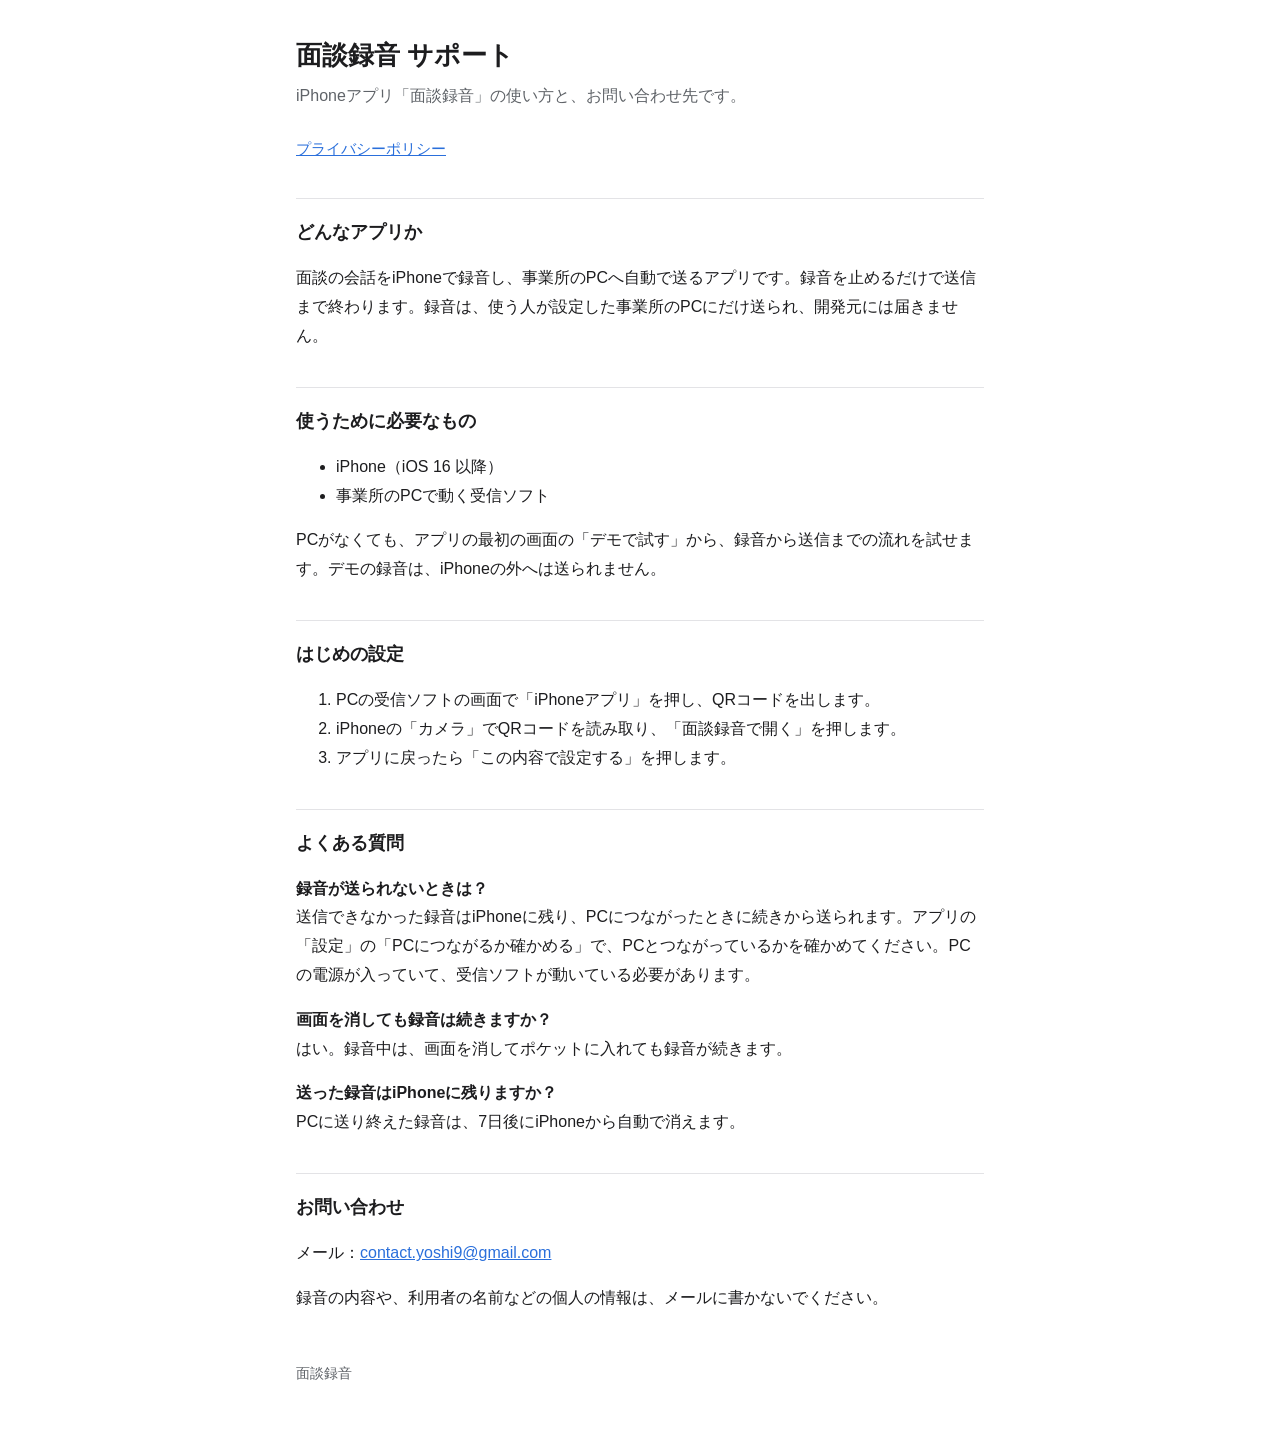
==== index.html @ c72b08c9 "面談録音のサポートとプライバシーポリシーのページ Co-Authored-By: Claude Opus 5.5 <noreply@anthropic.com> Claude-Session: htt" ====
<!doctype html>
<html lang="ja">
<head>
<meta charset="utf-8">
<meta name="viewport" content="width=device-width, initial-scale=1">
<title>面談録音 サポート</title>
<link rel="stylesheet" href="style.css">
</head>
<body>
<main>
<h1>面談録音 サポート</h1>
<p class="sub">iPhoneアプリ「面談録音」の使い方と、お問い合わせ先です。</p>
<nav><a href="privacy.html">プライバシーポリシー</a></nav>

<h2>どんなアプリか</h2>
<p>面談の会話をiPhoneで録音し、事業所のPCへ自動で送るアプリです。録音を止めるだけで送信まで終わります。録音は、使う人が設定した事業所のPCにだけ送られ、開発元には届きません。</p>

<h2>使うために必要なもの</h2>
<ul>
<li>iPhone（iOS 16 以降）</li>
<li>事業所のPCで動く受信ソフト</li>
</ul>
<p>PCがなくても、アプリの最初の画面の「デモで試す」から、録音から送信までの流れを試せます。デモの録音は、iPhoneの外へは送られません。</p>

<h2>はじめの設定</h2>
<ol>
<li>PCの受信ソフトの画面で「iPhoneアプリ」を押し、QRコードを出します。</li>
<li>iPhoneの「カメラ」でQRコードを読み取り、「面談録音で開く」を押します。</li>
<li>アプリに戻ったら「この内容で設定する」を押します。</li>
</ol>

<h2>よくある質問</h2>
<p><strong>録音が送られないときは？</strong><br>
送信できなかった録音はiPhoneに残り、PCにつながったときに続きから送られます。アプリの「設定」の「PCにつながるか確かめる」で、PCとつながっているかを確かめてください。PCの電源が入っていて、受信ソフトが動いている必要があります。</p>
<p><strong>画面を消しても録音は続きますか？</strong><br>
はい。録音中は、画面を消してポケットに入れても録音が続きます。</p>
<p><strong>送った録音はiPhoneに残りますか？</strong><br>
PCに送り終えた録音は、7日後にiPhoneから自動で消えます。</p>

<h2>お問い合わせ</h2>
<p>メール：<a href="mailto:contact.yoshi9@gmail.com">contact.yoshi9@gmail.com</a></p>
<p>録音の内容や、利用者の名前などの個人の情報は、メールに書かないでください。</p>

<footer>面談録音</footer>
</main>
</body>
</html>
---- style.css ----
:root { --bg: #ffffff; --text: #1d1d1f; --muted: #5f6368; --line: #e3e3e6; --accent: #2a6fdb; }
@media (prefers-color-scheme: dark) { :root { --bg: #161618; --text: #f2f2f4; --muted: #a8a8ad; --line: #34343a; --accent: #7aa7ff; } }
* { box-sizing: border-box; }
body { margin: 0; background: var(--bg); color: var(--text); font-family: -apple-system, BlinkMacSystemFont, "Hiragino Sans", "Yu Gothic UI", "Meiryo", sans-serif; line-height: 1.8; }
main { max-width: 720px; margin: 0 auto; padding: 32px 16px 64px; }
h1 { font-size: 1.6rem; margin: 0 0 4px; }
h2 { font-size: 1.15rem; margin: 36px 0 8px; padding-top: 16px; border-top: 1px solid var(--line); }
p, li { font-size: 1rem; }
.sub { color: var(--muted); margin: 0 0 24px; }
a { color: var(--accent); }
nav { margin-bottom: 24px; font-size: 0.95rem; }
footer { margin-top: 48px; color: var(--muted); font-size: 0.9rem; }
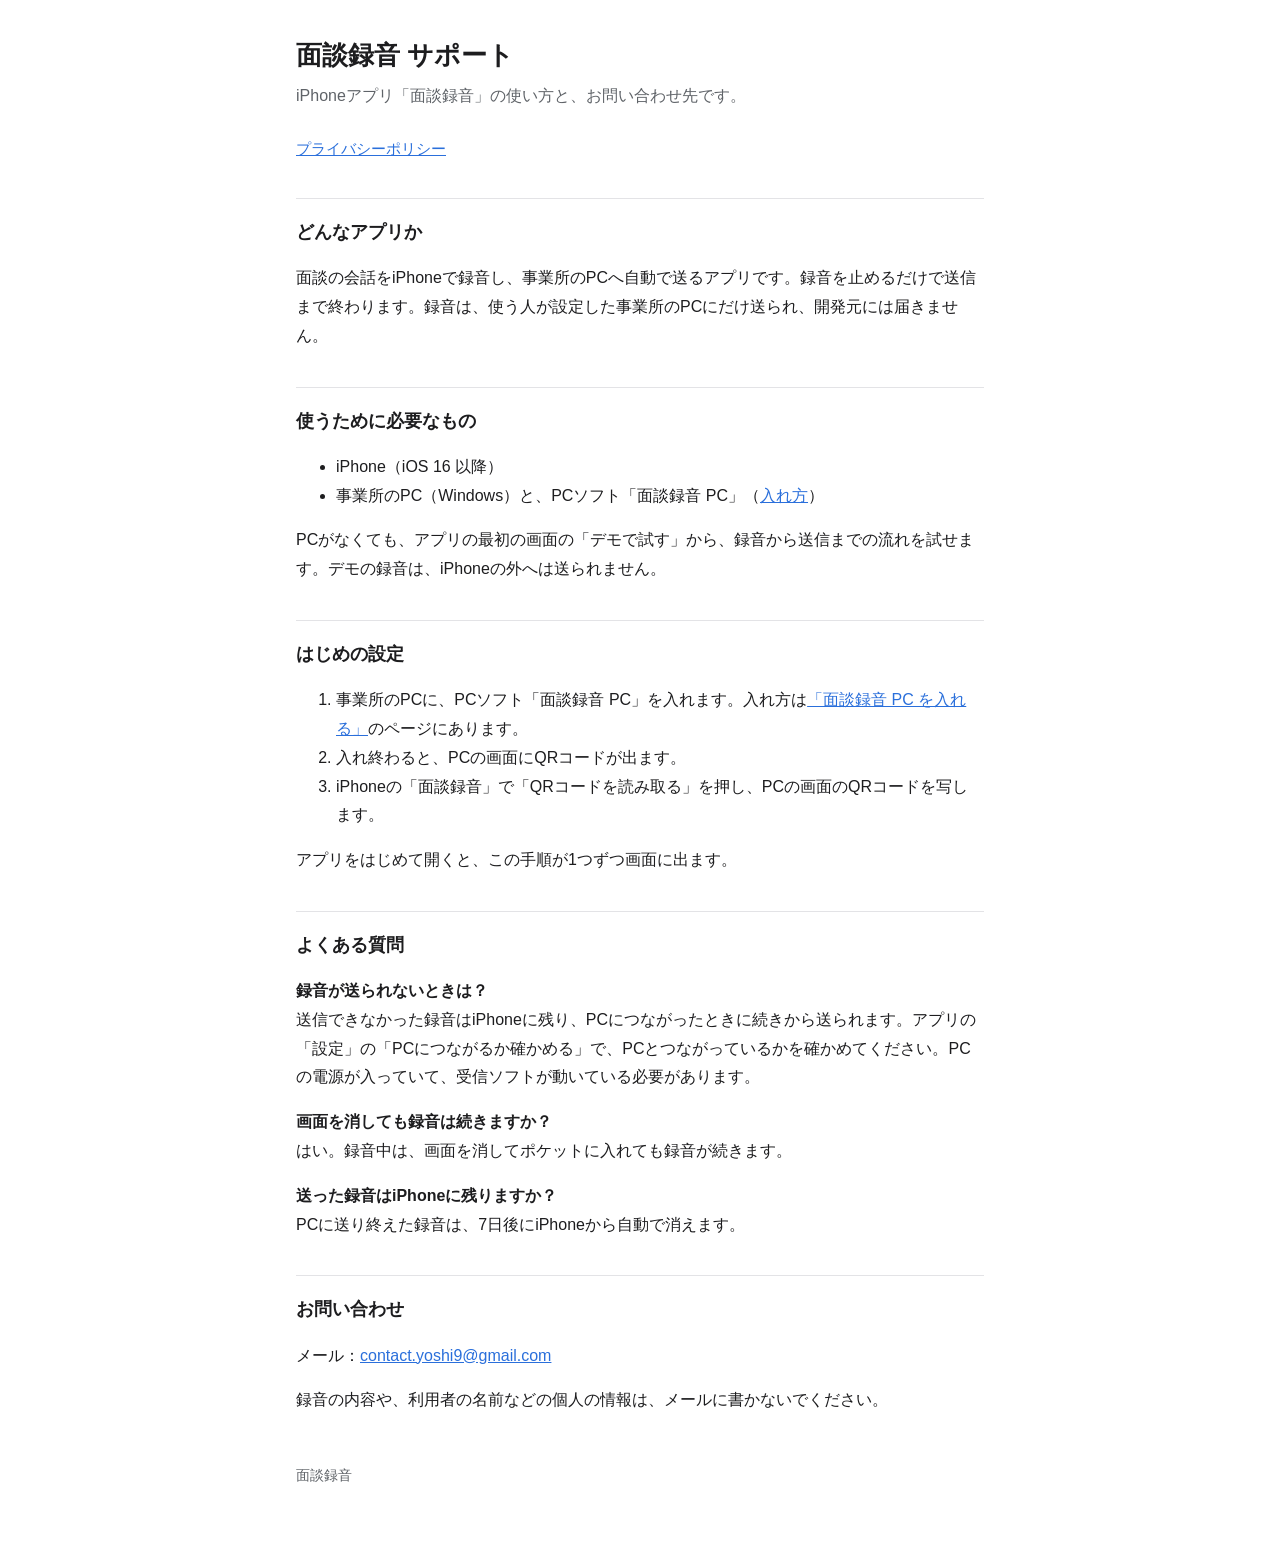
==== commit 1f76a55d: "PCソフト「面談録音 PC」の入れ方のページを足す（ダウンロードは準備中）、はじめの設定の説明を新しい流れに合わせる Co-Authored-By: Claude Fable 5.2 <noreply" ====
--- a/index.html
+++ b/index.html
@@ -18,16 +18,17 @@
 <h2>使うために必要なもの</h2>
 <ul>
 <li>iPhone（iOS 16 以降）</li>
-<li>事業所のPCで動く受信ソフト</li>
+<li>事業所のPC（Windows）と、PCソフト「面談録音 PC」（<a href="pc/">入れ方</a>）</li>
 </ul>
 <p>PCがなくても、アプリの最初の画面の「デモで試す」から、録音から送信までの流れを試せます。デモの録音は、iPhoneの外へは送られません。</p>
 
 <h2>はじめの設定</h2>
 <ol>
-<li>PCの受信ソフトの画面で「iPhoneアプリ」を押し、QRコードを出します。</li>
-<li>iPhoneの「カメラ」でQRコードを読み取り、「面談録音で開く」を押します。</li>
-<li>アプリに戻ったら「この内容で設定する」を押します。</li>
+<li>事業所のPCに、PCソフト「面談録音 PC」を入れます。入れ方は<a href="pc/">「面談録音 PC を入れる」</a>のページにあります。</li>
+<li>入れ終わると、PCの画面にQRコードが出ます。</li>
+<li>iPhoneの「面談録音」で「QRコードを読み取る」を押し、PCの画面のQRコードを写します。</li>
 </ol>
+<p>アプリをはじめて開くと、この手順が1つずつ画面に出ます。</p>
 
 <h2>よくある質問</h2>
 <p><strong>録音が送られないときは？</strong><br>
--- a/style.css
+++ b/style.css
@@ -10,3 +10,10 @@
 a { color: var(--accent); }
 nav { margin-bottom: 24px; font-size: 0.95rem; }
 footer { margin-top: 48px; color: var(--muted); font-size: 0.9rem; }
+.download { margin: 24px 0 8px; padding: 20px; border: 1px solid var(--line); border-radius: 14px; text-align: center; }
+.button { display: inline-block; padding: 14px 28px; border-radius: 12px; background: var(--accent); color: #fff; font-weight: 700; font-size: 1.1rem; text-decoration: none; }
+.button.disabled { background: var(--line); color: var(--muted); cursor: default; }
+.note { color: var(--muted); font-size: 0.92rem; margin: 10px 0 0; }
+ol.steps { list-style: none; counter-reset: step; padding: 0; }
+ol.steps li { counter-increment: step; position: relative; padding: 0 0 18px 52px; }
+ol.steps li::before { content: counter(step); position: absolute; left: 0; top: 2px; width: 36px; height: 36px; border-radius: 50%; background: var(--accent); color: #fff; font-weight: 700; display: flex; align-items: center; justify-content: center; }
